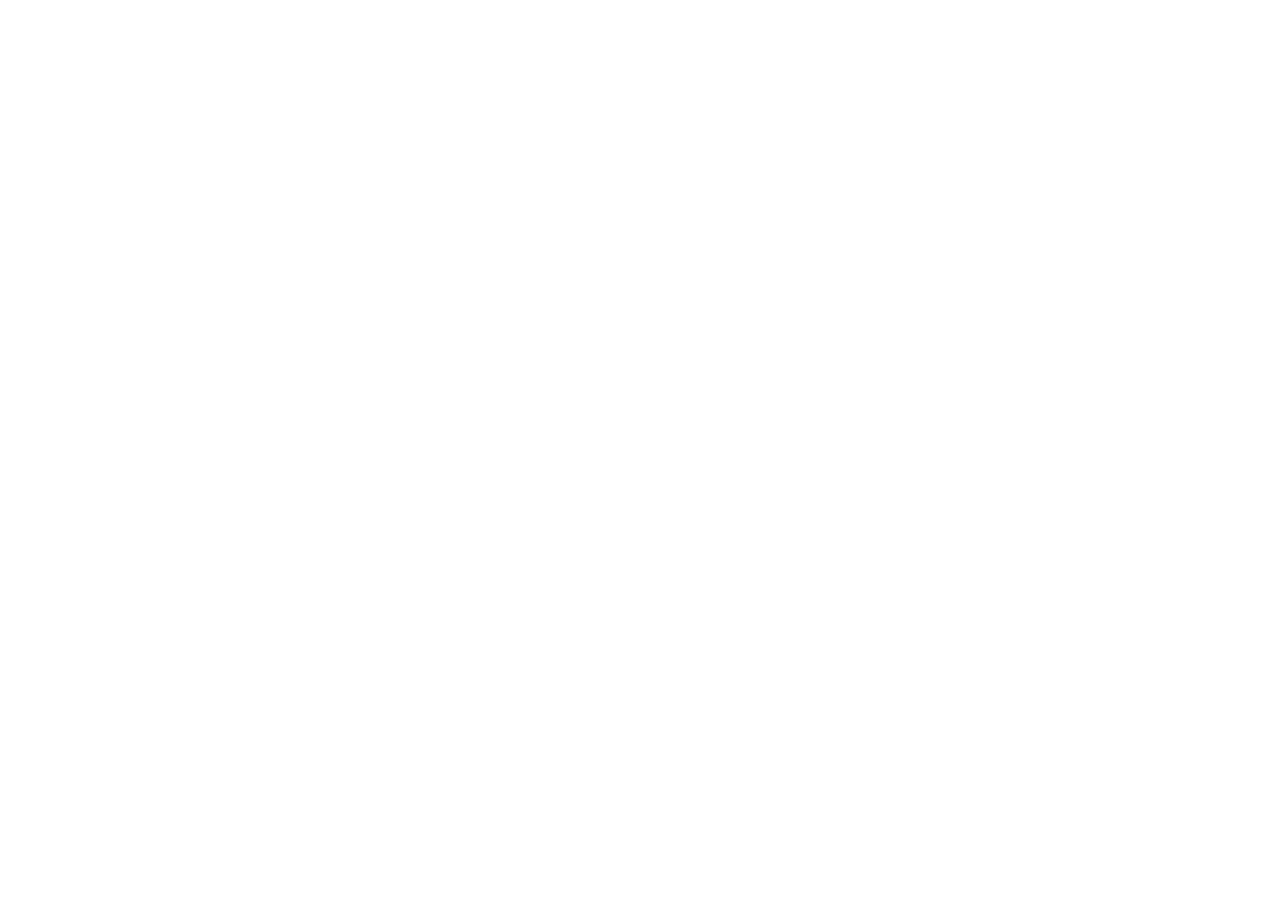
==== index.html @ fa103cfb "Init project files" ====
<!DOCTYPE html>
<html lang="en">
    <head>
        <meta charset="UTF-8" />
        <meta name="viewport" content="width=device-width, initial-scale=1.0" />
        <link
            rel="stylesheet"
            href="https://cdnjs.cloudflare.com/ajax/libs/font-awesome/5.14.0/css/all.min.css"
            integrity="sha512-1PKOgIY59xJ8Co8+NE6FZ+LOAZKjy+KY8iq0G4B3CyeY6wYHN3yt9PW0XpSriVlkMXe40PTKnXrLnZ9+fkDaog=="
            crossorigin="anonymous"
        />
        <link rel="stylesheet" href="css/style.css" />
        <link
            rel="stylesheet"
            media="screen and (max-width: 768px)"
            href="css/mobile.css"
        />
        <title>NewsGrid | Latest News</title>
    </head>
    <body></body>
</html>
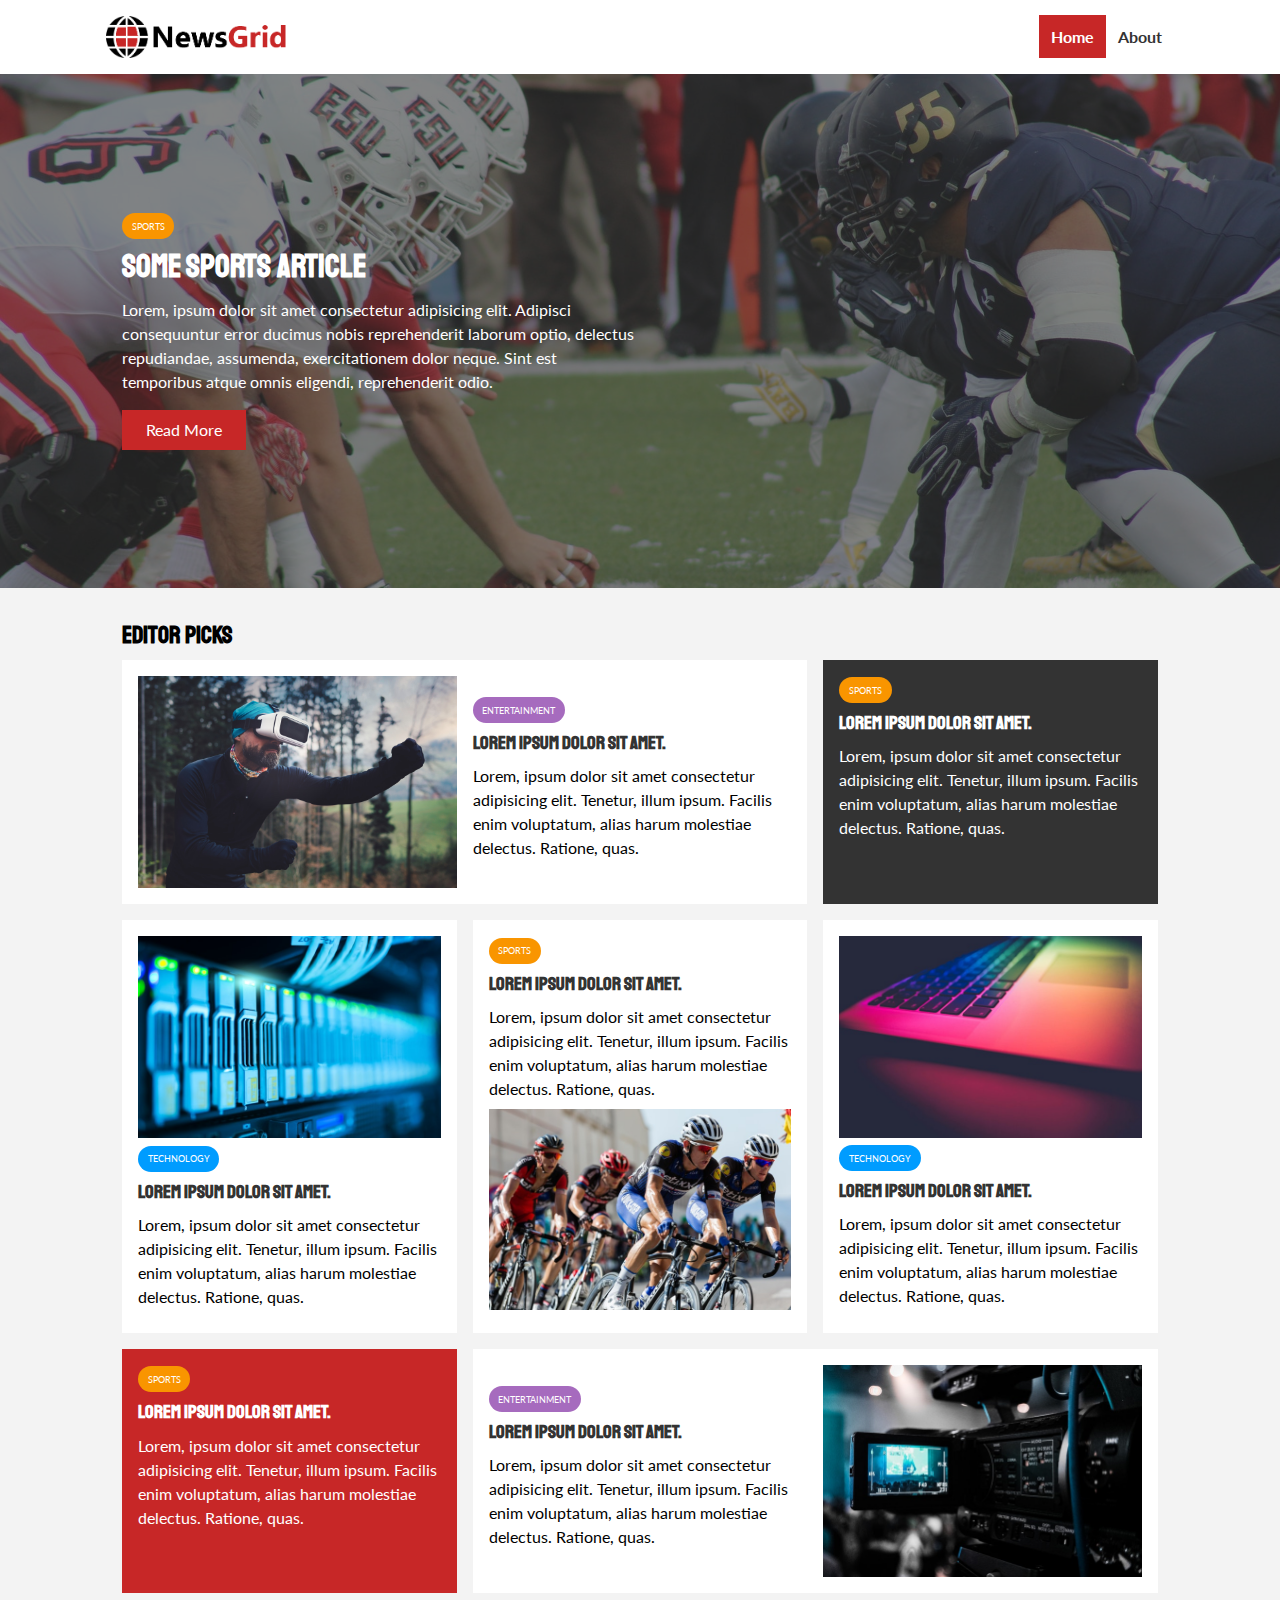
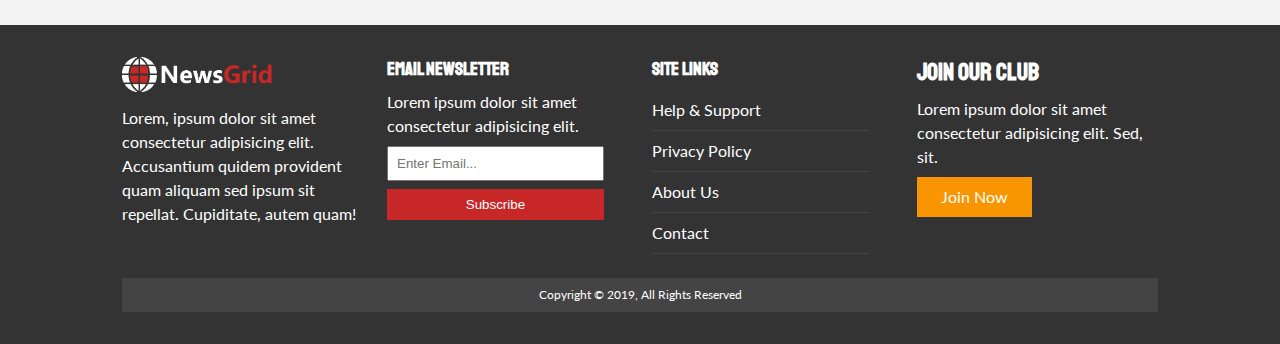
==== commit 7d5c202b: "finished site" ====
--- a/index.html
+++ b/index.html
@@ -9,13 +9,227 @@
             integrity="sha512-1PKOgIY59xJ8Co8+NE6FZ+LOAZKjy+KY8iq0G4B3CyeY6wYHN3yt9PW0XpSriVlkMXe40PTKnXrLnZ9+fkDaog=="
             crossorigin="anonymous"
         />
+        <link href="https://fonts.googleapis.com/css?family=Lato|Staatliches"
+        rel="stylesheet"">
         <link rel="stylesheet" href="css/style.css" />
         <link
             rel="stylesheet"
             media="screen and (max-width: 768px)"
             href="css/mobile.css"
         />
+        <link rel="shortcut icon" type="image/x-icon" href="./favicon.ico" />
         <title>NewsGrid | Latest News</title>
     </head>
-    <body></body>
+    <body>
+        <nav id="main-nav">
+            <div class="container">
+                <img src="img/logo.png" alt="NewsGrid" class="logo" />
+                <div class="social">
+                    <a href="http://facebook.com" target="_blank"
+                        ><i class="fab fa-facebook fa-2x"></i
+                    ></a>
+                    <a href="http://twitter.com" target="_blank"
+                        ><i class="fab fa-twitter fa-2x"></i
+                    ></a>
+                    <a href="http://instagram.com" target="_blank"
+                        ><i class="fab fa-instagram fa-2x"></i
+                    ></a>
+                    <a href="http://youtube.com" target="_blank"
+                        ><i class="fab fa-youtube fa-2x"></i
+                    ></a>
+                </div>
+                <ul>
+                    <li>
+                        <a class="current" href="index.html">Home</a>
+                    </li>
+                    <li>
+                        <a href="about.html">About</a>
+                    </li>
+                </ul>
+            </div>
+        </nav>
+
+        <!-- Showcase -->
+        <header id="showcase">
+            <div class="container">
+                <div class="showcase-container">
+                    <div class="showcase-content">
+                        <div class="category category-sports">Sports</div>
+                        <h1>Some Sports Article</h1>
+                        <p>
+                            Lorem, ipsum dolor sit amet consectetur adipisicing
+                            elit. Adipisci consequuntur error ducimus nobis
+                            reprehenderit laborum optio, delectus repudiandae,
+                            assumenda, exercitationem dolor neque. Sint est
+                            temporibus atque omnis eligendi, reprehenderit odio.
+                        </p>
+                        <a href="article.html" class="btn btn-primary"
+                            >Read More</a
+                        >
+                    </div>
+                </div>
+            </div>
+        </header>
+
+        <!-- Home Articles -->
+        <section id="home-articles" class="py-2">
+            <div class="container">
+                <h2>Editor Picks</h2>
+                <div class="articles-container">
+                    <article class="card">
+                        <img src="img/articles/ent1.jpg" alt="" />
+                        <div>
+                            <div class="category category-ent">
+                                Entertainment
+                            </div>
+                            <h3>
+                                <a href="article.html"
+                                    >Lorem ipsum dolor sit amet.</a
+                                >
+                            </h3>
+                            <p>
+                                Lorem, ipsum dolor sit amet consectetur
+                                adipisicing elit. Tenetur, illum ipsum. Facilis
+                                enim voluptatum, alias harum molestiae delectus.
+                                Ratione, quas.
+                            </p>
+                        </div>
+                    </article>
+                    <article class="card bg-dark">
+                        <div class="category category-sports">Sports</div>
+                        <h3>
+                            <a href="article.html"
+                                >Lorem ipsum dolor sit amet.</a
+                            >
+                        </h3>
+                        <p>
+                            Lorem, ipsum dolor sit amet consectetur adipisicing
+                            elit. Tenetur, illum ipsum. Facilis enim voluptatum,
+                            alias harum molestiae delectus. Ratione, quas.
+                        </p>
+                    </article>
+                    <article class="card">
+                        <img src="img/articles/tech1.jpg" alt="" />
+                        <div class="category category-tech">Technology</div>
+                        <h3>
+                            <a href="article.html"
+                                >Lorem ipsum dolor sit amet.</a
+                            >
+                        </h3>
+                        <p>
+                            Lorem, ipsum dolor sit amet consectetur adipisicing
+                            elit. Tenetur, illum ipsum. Facilis enim voluptatum,
+                            alias harum molestiae delectus. Ratione, quas.
+                        </p>
+                    </article>
+                    <article class="card">
+                        <div class="category category-sports">Sports</div>
+                        <h3>
+                            <a href="article.html"
+                                >Lorem ipsum dolor sit amet.</a
+                            >
+                        </h3>
+                        <p>
+                            Lorem, ipsum dolor sit amet consectetur adipisicing
+                            elit. Tenetur, illum ipsum. Facilis enim voluptatum,
+                            alias harum molestiae delectus. Ratione, quas.
+                        </p>
+                        <img src="img/articles/sports1.jpg" alt="" />
+                    </article>
+                    <article class="card">
+                        <img src="img/articles/tech2.jpg" alt="" />
+                        <div class="category category-tech">Technology</div>
+                        <h3>
+                            <a href="article.html"
+                                >Lorem ipsum dolor sit amet.</a
+                            >
+                        </h3>
+                        <p>
+                            Lorem, ipsum dolor sit amet consectetur adipisicing
+                            elit. Tenetur, illum ipsum. Facilis enim voluptatum,
+                            alias harum molestiae delectus. Ratione, quas.
+                        </p>
+                    </article>
+                    <article class="card bg-primary">
+                        <div class="category category-sports">Sports</div>
+                        <h3>
+                            <a href="article.html"
+                                >Lorem ipsum dolor sit amet.</a
+                            >
+                        </h3>
+                        <p>
+                            Lorem, ipsum dolor sit amet consectetur adipisicing
+                            elit. Tenetur, illum ipsum. Facilis enim voluptatum,
+                            alias harum molestiae delectus. Ratione, quas.
+                        </p>
+                    </article>
+                    <article class="card">
+                        <div>
+                            <div class="category category-ent">
+                                Entertainment
+                            </div>
+                            <h3>
+                                <a href="article.html"
+                                    >Lorem ipsum dolor sit amet.</a
+                                >
+                            </h3>
+                            <p>
+                                Lorem, ipsum dolor sit amet consectetur
+                                adipisicing elit. Tenetur, illum ipsum. Facilis
+                                enim voluptatum, alias harum molestiae delectus.
+                                Ratione, quas.
+                            </p>
+                        </div>
+                        <img src="img/articles/ent2.jpg" alt="" />
+                    </article>
+                </div>
+            </div>
+        </section>
+
+        <!-- Footer -->
+        <footer id="main-footer" class="py-2">
+            <div class="container footer-container">
+                <div>
+                    <img src="img/logo_light.png" alt="NewsGrid" />
+                    <p>
+                        Lorem, ipsum dolor sit amet consectetur adipisicing
+                        elit. Accusantium quidem provident quam aliquam sed
+                        ipsum sit repellat. Cupiditate, autem quam!
+                    </p>
+                </div>
+                <div>
+                    <h3>Email Newsletter</h3>
+                    <p>
+                        Lorem ipsum dolor sit amet consectetur adipisicing elit.
+                    </p>
+                    <form>
+                        <input type="email" placeholder="Enter Email..." />
+                        <input
+                            type="submit"
+                            value="Subscribe"
+                            class="btn btn-primary"
+                        />
+                    </form>
+                </div>
+                <div>
+                    <h3>Site Links</h3>
+                    <ul class="list">
+                        <li><a href="#">Help & Support</a></li>
+                        <li><a href="#">Privacy Policy</a></li>
+                        <li><a href="#">About Us</a></li>
+                        <li><a href="#">Contact</a></li>
+                    </ul>
+                </div>
+                <div>
+                    <h2>Join Our Club</h2>
+                    <p>
+                        Lorem ipsum dolor sit amet consectetur adipisicing elit.
+                        Sed, sit.
+                    </p>
+                    <a href="#" class="btn btn-secondary">Join Now</a>
+                </div>
+                <div>Copyright &copy; 2019, All Rights Reserved</div>
+            </div>
+        </footer>
+    </body>
 </html>
--- a/css/style.css
+++ b/css/style.css
@@ -0,0 +1,340 @@
+:root {
+    --primary-color: #c72727;
+    --secondary-color: #f99500;
+    --light-color: #f3f3f3;
+    --dark-color: #333;
+    --max-width: 1100px;
+}
+
+.category {
+    --sports-color: #f99500;
+    --ent-color: #a66bbe;
+    --tech-color: #009cff;
+}
+
+* {
+    margin: 0;
+    padding: 0;
+    box-sizing: border-box;
+}
+
+body {
+    font-family: "Lato", sans-serif;
+    line-height: 1.5;
+    background: var(--light-color);
+}
+
+a {
+    color: #333;
+    text-decoration: none;
+}
+
+ul {
+    list-style: none;
+}
+
+p {
+    margin: 0.5rem 0;
+}
+
+img {
+    width: 100%;
+}
+
+h1,
+h2,
+h3,
+h4,
+h5,
+h6 {
+    font-family: "Staatliches", sans-serif;
+    margin-bottom: 0.55rem;
+    line-height: 1.3;
+}
+
+/* Utility */
+.container {
+    max-width: var(--max-width);
+    margin: auto;
+    padding: 0 2rem;
+    overflow: hidden;
+}
+
+.category {
+    display: inline-block;
+    color: #fff;
+    font-size: 0.55rem;
+    text-transform: uppercase;
+    padding: 0.4rem 0.6rem;
+    border-radius: 15px;
+    margin-bottom: 0.5rem;
+}
+
+.category-sports {
+    background: var(--sports-color);
+}
+.category-ent {
+    background: var(--ent-color);
+}
+.category-tech {
+    background: var(--tech-color);
+}
+
+.btn {
+    display: inline-block;
+    border: none;
+    background: var(--dark-color);
+    color: #fff;
+    padding: 0.5rem 1.5rem;
+}
+
+.btn-light {
+    background: var(--light-color);
+}
+.btn-primary {
+    background: var(--primary-color);
+}
+.btn-secondary {
+    background: var(--secondary-color);
+}
+
+.btn-block {
+    display: block;
+    width: 100%;
+    text-align: center;
+}
+
+.btn:hover {
+    opacity: 0.9;
+}
+
+.card {
+    background: #fff;
+    padding: 1rem;
+}
+
+.bg-dark {
+    background: var(--dark-color);
+    color: #fff;
+}
+.bg-primary {
+    background: var(--primary-color);
+    color: #fff;
+}
+.bg-secondary {
+    background: var(--secondary-color);
+    color: #fff;
+}
+
+.bg-dark h1,
+.bg-dark h2,
+.bg-dark h3,
+.bg-dark a,
+.bg-primary h1,
+.bg-primary h2,
+.bg-primary h3,
+.bg-primary a,
+.bg-secondary h1,
+.bg-secondary h2,
+.bg-secondary h3,
+.bg-secondary a {
+    color: #fff;
+}
+
+.py-1 {
+    padding: 1.5rem 0;
+}
+.py-2 {
+    padding: 2rem 0;
+}
+.py-3 {
+    padding: 3rem 0;
+}
+.p-1 {
+    padding: 1.5rem 0;
+}
+.p-2 {
+    padding: 2rem 0;
+}
+.p-3 {
+    padding: 3rem 0;
+}
+
+.l-heading {
+    font-size: 3rem;
+}
+
+.list li {
+    padding: 0.5rem 0;
+    border-bottom: #555 dotted 1px;
+    width: 90%;
+}
+
+.list li a:hover {
+    color: var(--primary-color);
+}
+
+/* Inner page grid container */
+.page-container {
+    display: grid;
+    grid-template-columns: 5fr 2fr;
+    margin: 2rem 0;
+    grid-gap: 1.5rem;
+}
+
+.page-container > *:first-child {
+    grid-row: 1 / span 3;
+}
+
+/* Navigation */
+#main-nav {
+    background: #fff;
+    position: sticky;
+    top: 0;
+    z-index: 2;
+}
+
+#main-nav .container {
+    display: grid;
+    grid-template-columns: 6fr 3fr 2fr;
+    padding: 1rem;
+    align-items: center;
+}
+
+#main-nav .logo {
+    width: 180px;
+}
+
+#main-nav ul {
+    justify-self: end;
+    display: flex;
+}
+
+#main-nav ul li a {
+    padding: 0.75rem;
+    font-weight: bold;
+}
+
+#main-nav ul li a.current {
+    background: var(--primary-color);
+    color: #fff;
+}
+
+#main-nav ul li a:hover {
+    background: var(--light-color);
+    color: var(--dark-color);
+}
+
+#main-nav .social {
+    justify-self: center;
+}
+
+#main-nav .social i {
+    color: #777;
+    margin-right: 0.5rem;
+}
+
+/* Showcase */
+#showcase {
+    color: #fff;
+    background: #333;
+    padding: 2rem;
+    position: relative;
+}
+
+#showcase:before {
+    content: "";
+    background: url("../img/featured.jpg") no-repeat center center/cover;
+    position: absolute;
+    top: 0;
+    left: 0;
+    width: 100%;
+    height: 100%;
+    opacity: 0.4;
+}
+
+#showcase .showcase-container {
+    display: grid;
+    grid-template-columns: repeat(2, 1fr);
+    justify-content: center;
+    align-items: center;
+    height: 50vh;
+}
+
+#showcase .showcase-content {
+    z-index: 1;
+}
+
+#showcase .showcase-content p {
+    margin-bottom: 1rem;
+}
+
+/* Home Articles */
+
+#home-articles .articles-container {
+    display: grid;
+    grid-template-columns: repeat(3, 1fr);
+    grid-gap: 1rem;
+}
+
+#home-articles .articles-container > *:first-child,
+#home-articles .articles-container > *:last-child {
+    display: grid;
+    grid-template-columns: repeat(2, 1fr);
+    grid-gap: 1rem;
+    align-items: center;
+    grid-column: 1 / span 2;
+}
+
+#home-articles .articles-container > *:last-child {
+    grid-column: 2 / span 2;
+}
+
+#article .meta {
+    display: flex;
+    justify-content: space-between;
+    align-items: center;
+    background: #eee;
+    padding: 0.5rem;
+}
+
+#article .meta .category {
+    margin-top: 0.4rem;
+}
+
+/* Footer */
+#main-footer {
+    background: var(--dark-color);
+    color: #fff;
+}
+
+#main-footer img {
+    width: 150px;
+}
+
+#main-footer a {
+    color: #fff;
+}
+#main-footer .footer-container {
+    display: grid;
+    grid-template-columns: repeat(4, 1fr);
+    grid-gap: 1.5rem;
+}
+
+#main-footer .footer-container > *:last-child {
+    background: #444;
+    grid-column: 1 / span 4;
+    padding: 0.5rem;
+    text-align: center;
+    font-size: 0.75rem;
+}
+
+#main-footer .footer-container input[type="email"] {
+    width: 90%;
+    padding: 0.5rem;
+    margin-bottom: 0.5rem;
+}
+
+#main-footer .footer-container input[type="submit"] {
+    width: 90%;
+}
--- a/css/mobile.css
+++ b/css/mobile.css
@@ -0,0 +1,60 @@
+/* Navigation */
+#main-nav .social {
+    display: none;
+}
+
+#main-nav .container {
+    grid-template-columns: 1fr;
+    grid-gap: 1.2rem;
+}
+
+#main-nav ul,
+#main-nav .logo {
+    justify-self: center;
+}
+
+#main-nav ul li a {
+    padding: 0.5rem;
+}
+
+#home-articles .articles-container {
+    grid-template-columns: repeat(2, 1fr);
+}
+
+#home-articles .articles-container > *:first-child,
+#home-articles .articles-container > *:last-child {
+    grid-template-columns: 1fr;
+    grid-column: 1;
+}
+
+@media (max-width: 600px) {
+    /* Stack Grid Items */
+    #showcase .showcase-container,
+    #home-articles .articles-container,
+    #main-footer .footer-container {
+        grid-template-columns: 1fr;
+    }
+
+    #main-footer .footer-container > *:last-child {
+        grid-column: 1;
+    }
+
+    #main-footer .footer-container > *:first-child,
+    #main-footer .footer-container > *:nth-child(2) {
+        border-bottom: #444 dotted 1px;
+        padding-bottom: 1rem;
+    }
+
+    .page-container {
+        grid-template-columns: 1fr;
+        text-align: center;
+    }
+
+    .page-container > *:first-child {
+        grid-row: 1;
+    }
+
+    .l-heading {
+        font-size: 2rem;
+    }
+}
